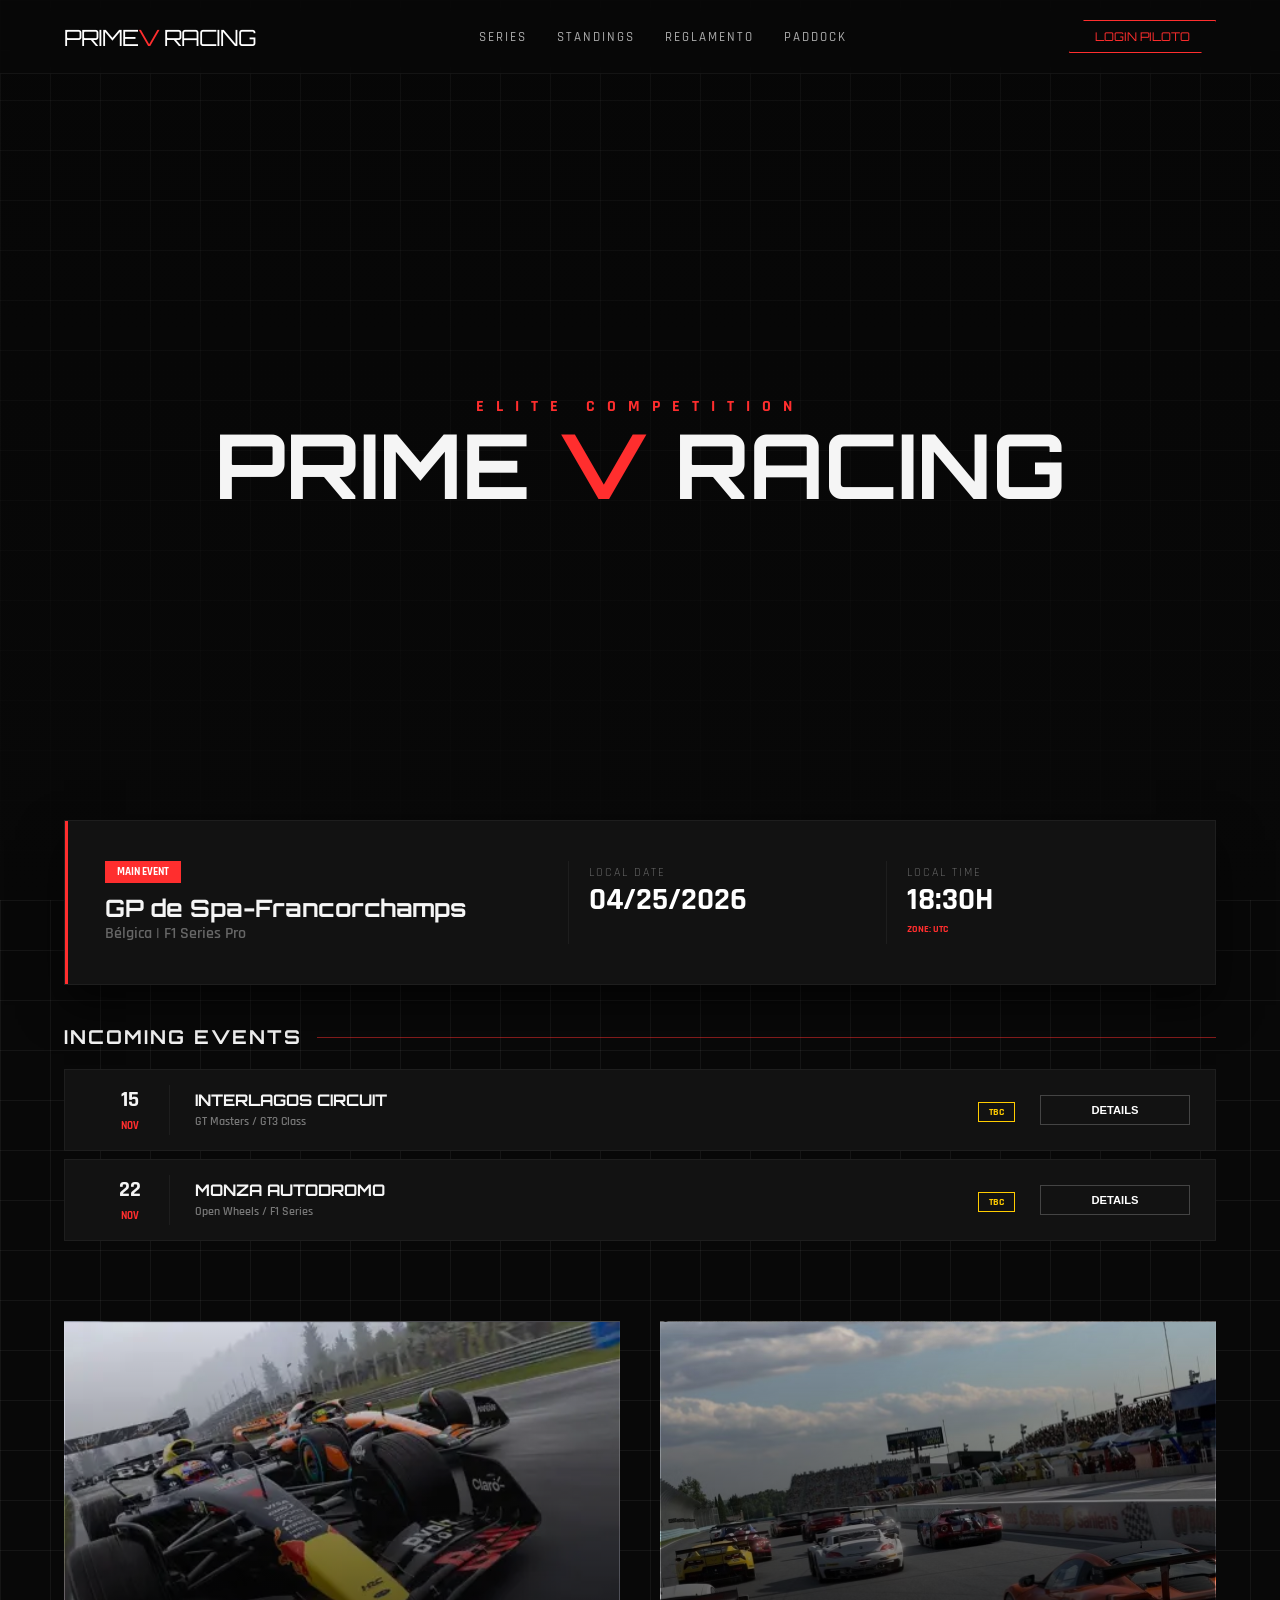
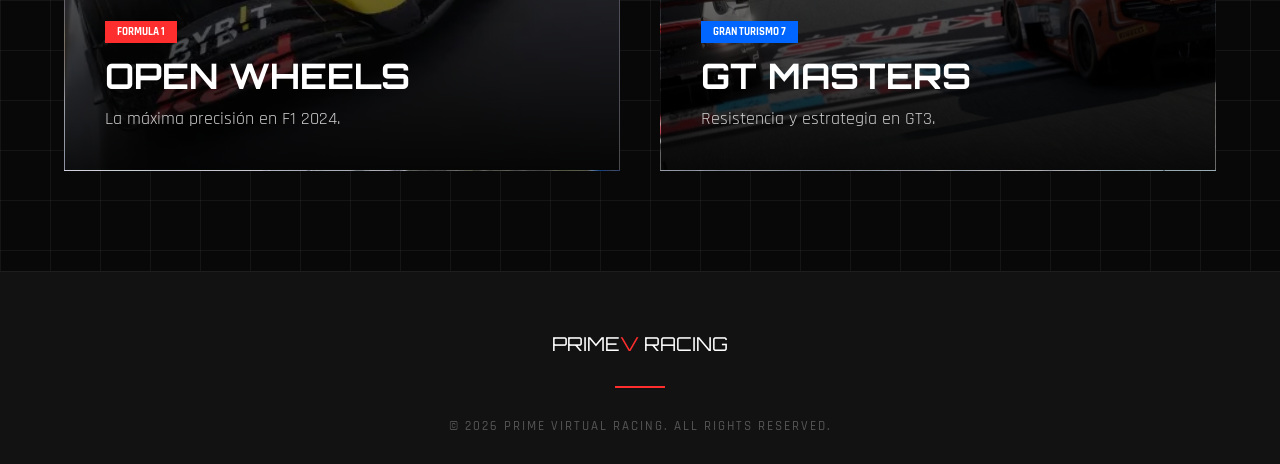
==== index.html @ 45e282f4 "Add files via upload" ====
<!DOCTYPE html>
<html lang="es">
<head>
    <meta charset="UTF-8">
    <meta name="viewport" content="width=device-width, initial-scale=1.0">
    <title>Prime Virtual Racing | Elite Simracing League</title>
    
    <link href="https://fonts.googleapis.com/css2?family=Orbitron:wght@700;900&family=Rajdhani:wght@300;500;700&display=swap" rel="stylesheet">
    
    <style>
        :root {
            --prime-red: #ff2e2e;
            --gt-blue: #0066ff;
            --tbc-amber: #ffcc00;
            --carbon-black: #080808;
            --carbon-fibre: #121212;
            --data-white: #f5f5f5;
            --grid-line: rgba(255, 255, 255, 0.05);
            --font-race: 'Orbitron', sans-serif;
            --font-data: 'Rajdhani', sans-serif;
        }

        * { margin: 0; padding: 0; box-sizing: border-box; }

        body {
            background-color: var(--carbon-black);
            color: var(--data-white);
            font-family: var(--font-data);
            overflow-x: hidden;
            background-image: 
                linear-gradient(var(--grid-line) 1px, transparent 1px),
                linear-gradient(90deg, var(--grid-line) 1px, transparent 1px);
            background-size: 50px 50px;
        }

        /* --- NAVEGACIÓN --- */
        .navbar {
            display: flex;
            justify-content: space-between;
            align-items: center;
            padding: 20px 5%;
            background: rgba(8, 8, 8, 0.9);
            border-bottom: 1px solid var(--grid-line);
            backdrop-filter: blur(15px);
            position: fixed;
            width: 100%;
            top: 0;
            z-index: 1000;
        }

        .brand { font-family: var(--font-race); font-size: 1.4rem; letter-spacing: -1px; text-decoration: none; color: white; }
        .brand span { color: var(--prime-red); }

        .menu { display: flex; list-style: none; gap: 30px; }
        .menu a { text-decoration: none; color: #aaa; font-weight: 500; text-transform: uppercase; letter-spacing: 2px; font-size: 0.8rem; transition: 0.3s; }
        .menu a:hover { color: var(--prime-red); }

        .btn-join {
            font-family: var(--font-race);
            background: transparent;
            color: var(--prime-red);
            border: 1px solid var(--prime-red);
            padding: 8px 25px;
            font-size: 0.75rem;
            text-transform: uppercase;
            cursor: pointer;
            clip-path: polygon(10% 0, 100% 0, 90% 100%, 0 100%);
        }

        /* --- HERO --- */
        .hero {
            position: relative;
            height: 100vh;
            display: flex;
            flex-direction: column;
            justify-content: center;
            align-items: center;
            text-align: center;
        }

        .video-wrapper { position: absolute; top: 0; left: 0; width: 100%; height: 100%; z-index: -2; }
        .video-wrapper video { width: 100%; height: 100%; object-fit: cover; }
        .video-overlay { position: absolute; top: 0; left: 0; width: 100%; height: 100%; background: linear-gradient(to bottom, rgba(0,0,0,0.2) 0%, var(--carbon-black) 100%); z-index: -1; }

        .hero h1 { font-family: var(--font-race); font-size: 7vw; text-transform: uppercase; line-height: 0.85; position: relative; z-index: 10; }
        .hero h1 span { color: var(--prime-red); }

        /* --- DASHBOARD MAIN EVENT --- */
        .dashboard {
            width: 90%;
            max-width: 1200px;
            background: var(--carbon-fibre);
            border: 1px solid var(--grid-line);
            padding: 40px;
            display: grid;
            grid-template-columns: 1.5fr 1fr 1fr;
            gap: 30px;
            margin: -80px auto 40px;
            position: relative;
            z-index: 110;
            box-shadow: 0 20px 40px rgba(0,0,0,0.6);
        }

        .dashboard::before { content: ''; position: absolute; top: 0; left: 0; width: 3px; height: 100%; background: var(--prime-red); }

        .data-block { padding: 0 20px; border-left: 1px solid var(--grid-line); }
        .label { font-size: 0.75rem; text-transform: uppercase; color: #666; letter-spacing: 2px; }
        .value { font-size: 2rem; font-weight: 700; color: #fff; line-height: 1.1; }

        /* --- INCOMING EVENTS --- */
        .incoming-section {
            width: 90%;
            max-width: 1200px;
            margin: 40px auto;
            position: relative;
            z-index: 100;
        }

        .section-header {
            font-family: var(--font-race);
            font-size: 1.2rem;
            text-transform: uppercase;
            margin-bottom: 20px;
            display: flex;
            align-items: center;
            gap: 15px;
            letter-spacing: 2px;
        }

        .section-header::after { content: ''; flex-grow: 1; height: 1px; background: var(--prime-red); opacity: 0.5; }

        .event-row {
            display: grid;
            grid-template-columns: 80px 1fr 1fr 150px;
            align-items: center;
            padding: 15px 25px;
            background: var(--carbon-fibre);
            border: 1px solid var(--grid-line);
            margin-bottom: 8px;
            transition: 0.3s;
        }

        .event-row:hover { border-color: var(--prime-red); transform: translateX(5px); background: #1a1a1a; }

        .date-box { text-align: center; border-right: 1px solid var(--grid-line); }
        .date-box .day { display: block; font-size: 1.4rem; font-weight: 900; color: var(--data-white); }
        .date-box .month { font-size: 0.7rem; text-transform: uppercase; color: var(--prime-red); font-weight: 700; }

        .event-info { padding-left: 25px; }
        .event-info h4 { font-family: var(--font-race); font-size: 1rem; text-transform: uppercase; }
        .event-info span { font-size: 0.75rem; color: #777; font-weight: 600; }

        .status-box { text-align: right; padding-right: 25px; }
        .status-tag { font-size: 0.65rem; padding: 2px 10px; border: 1px solid #444; color: #888; font-weight: 700; }
        .status-tag.tbc { border-color: var(--tbc-amber); color: var(--tbc-amber); }

        .btn-details {
            background: transparent;
            border: 1px solid #444;
            color: white;
            padding: 8px;
            font-size: 0.7rem;
            font-weight: 700;
            text-transform: uppercase;
            cursor: pointer;
            transition: 0.3s;
        }
        .btn-details:hover { background: var(--prime-red); border-color: var(--prime-red); }

        /* --- CARDS CATEGORÍAS --- */
        .series { padding: 40px 5% 100px; }
        .series-grid { display: grid; grid-template-columns: 1fr 1fr; gap: 40px; }
        
        .series-card {
            height: 450px;
            background-size: cover;
            background-position: center;
            border: 1px solid var(--grid-line);
            display: flex;
            flex-direction: column;
            justify-content: flex-end;
            padding: 40px;
            position: relative;
            text-decoration: none;
            overflow: hidden;
            transition: 0.4s;
        }

        /* Capa oscura para legibilidad */
        .series-card::before {
            content: '';
            position: absolute;
            top: 0; left: 0; width: 100%; height: 100%;
            background: linear-gradient(to top, rgba(0,0,0,0.9) 0%, transparent 100%);
            z-index: 1;
        }

        .series-card:hover { transform: translateY(-10px); border-color: var(--prime-red); }
        .series-card h3 { font-family: var(--font-race); font-size: 2.2rem; color: #fff; text-transform: uppercase; z-index: 2; position: relative; }
        .series-card p { color: #ccc; z-index: 2; margin-top: 10px; font-size: 1.1rem; position: relative; }
        .badge { background: var(--prime-red); color: white; padding: 4px 12px; font-weight: 700; font-size: 0.7rem; text-transform: uppercase; margin-bottom: 10px; z-index: 2; position: relative; width: fit-content; }

        /* --- FOOTER --- */
        .main-footer {
            background: var(--carbon-fibre);
            border-top: 1px solid var(--grid-line);
            padding: 60px 5% 30px;
            text-align: center;
        }

        .footer-content {
            max-width: 1200px;
            margin: 0 auto;
            display: flex;
            flex-direction: column;
            align-items: center;
            gap: 20px;
        }

        .footer-logo {
            font-family: var(--font-race);
            font-size: 1.2rem;
            color: #fff;
            text-decoration: none;
        }
        .footer-logo span { color: var(--prime-red); }

        .copyright {
            font-size: 0.8rem;
            color: #555;
            text-transform: uppercase;
            letter-spacing: 2px;
            font-weight: 500;
        }

        .footer-line {
            width: 50px;
            height: 2px;
            background: var(--prime-red);
            margin: 10px 0;
        }

       




        @media (max-width: 900px) {
            .dashboard, .event-row { grid-template-columns: 1fr; text-align: center; }
            .date-box, .event-info, .status-box { border: none; padding: 10px 0; }
            .dashboard { margin-top: 20px; }
            .series-grid { grid-template-columns: 1fr; }
        }
    </style>
</head>
<body>

    <nav class="navbar">
        <a href="#" class="brand">PRIME<span>V</span> RACING</a>
        <ul class="menu">
            <li><a href="#">Series</a></li>
            <li><a href="#">Standings</a></li>
            <li><a href="#">Reglamento</a></li>
            <li><a href="#">Paddock</a></li>
        </ul>
        <button class="btn-join">Login Piloto</button>
    </nav>

    <header class="hero">
        <div class="video-wrapper">
            <video autoplay muted loop playsinline><source src="img/motorsport.mkv" type="video/mp4"></video>
        </div>
        <div class="video-overlay"></div>
        <p style="letter-spacing: 12px; color: var(--prime-red); font-weight: 700; margin-bottom: 10px; z-index: 10; text-transform: uppercase;">Elite Competition</p>
        <h1>PRIME <span>V</span> RACING</h1>
    </header>

    <section class="dashboard">
        <div class="race-title">
            <div class="badge">Main Event</div>
            <h2 style="font-family: var(--font-race); margin-top: 10px;">GP de Spa-Francorchamps</h2>
            <p style="color: #666; font-weight: 600;">Bélgica | F1 Series Pro</p>
        </div>
        <div class="data-block">
            <span class="label">Local Date</span>
            <div class="value" id="local-date">--/--</div>
        </div>
        <div class="data-block">
            <span class="label">Local Time</span>
            <div class="value" id="local-time">--:--</div>
            <span id="user-timezone" style="font-size: 0.65rem; color: var(--prime-red); font-weight: 700; margin-top: 5px; display: block;">DETECTING...</span>
        </div>
    </section>

    <section class="incoming-section">
        <h3 class="section-header">Incoming Events</h3>
        
        <div class="event-row">
            <div class="date-box">
                <span class="day">15</span>
                <span class="month">Nov</span>
            </div>
            <div class="event-info">
                <h4>Interlagos Circuit</h4>
                <span>GT Masters / GT3 Class</span>
            </div>
            <div class="status-box">
                <span class="status-tag tbc">TBC</span>
            </div>
            <button class="btn-details">Details</button>
        </div>

        <div class="event-row">
            <div class="date-box">
                <span class="day">22</span>
                <span class="month">Nov</span>
            </div>
            <div class="event-info">
                <h4>Monza Autodromo</h4>
                <span>Open Wheels / F1 Series</span>
            </div>
            <div class="status-box">
                <span class="status-tag tbc">TBC</span>
            </div>
            <button class="btn-details">Details</button>
        </div>
    </section>

    <section class="series">
        <div class="series-grid">
            
            <a href="#" class="series-card" style="background-image: url('img/f1.webp');">
                <div class="badge">Formula 1</div>
                <h3>Open Wheels</h3>
                <p>La máxima precisión en F1 2024.</p>
            </a>

            <a href="#" class="series-card" style="background-image: url('img/gt7.avif');">
                <div class="badge" style="background: var(--gt-blue);">Gran Turismo 7</div>
                <h3>GT Masters</h3>
                <p>Resistencia y estrategia en GT3.</p>
            </a>

        </div>
    </section>
<footer class="main-footer">
        <div class="footer-content">
            <a href="#" class="footer-logo">PRIME<span>V</span> RACING</a>
            <div class="footer-line"></div>
            <p class="copyright">&copy; 2026 Prime Virtual Racing. All rights reserved.</p>
        </div>
    </footer>


    <script>
        function updateTime() {
            const raceDate = new Date('2026-04-25T18:30:00Z');
            const timeOpts = { hour: '2-digit', minute: '2-digit', hour12: false };
            const dateOpts = { day: '2-digit', month: '2-digit', year: 'numeric' };
            const zone = Intl.DateTimeFormat().resolvedOptions().timeZone;
            
            document.getElementById('local-time').innerText = raceDate.toLocaleTimeString([], timeOpts) + 'H';
            document.getElementById('local-date').innerText = raceDate.toLocaleDateString([], dateOpts);
            document.getElementById('user-timezone').innerText = 'ZONE: ' + zone.toUpperCase().replace('_', ' ');
        }
        window.onload = updateTime;
    </script>

</body>
</html>
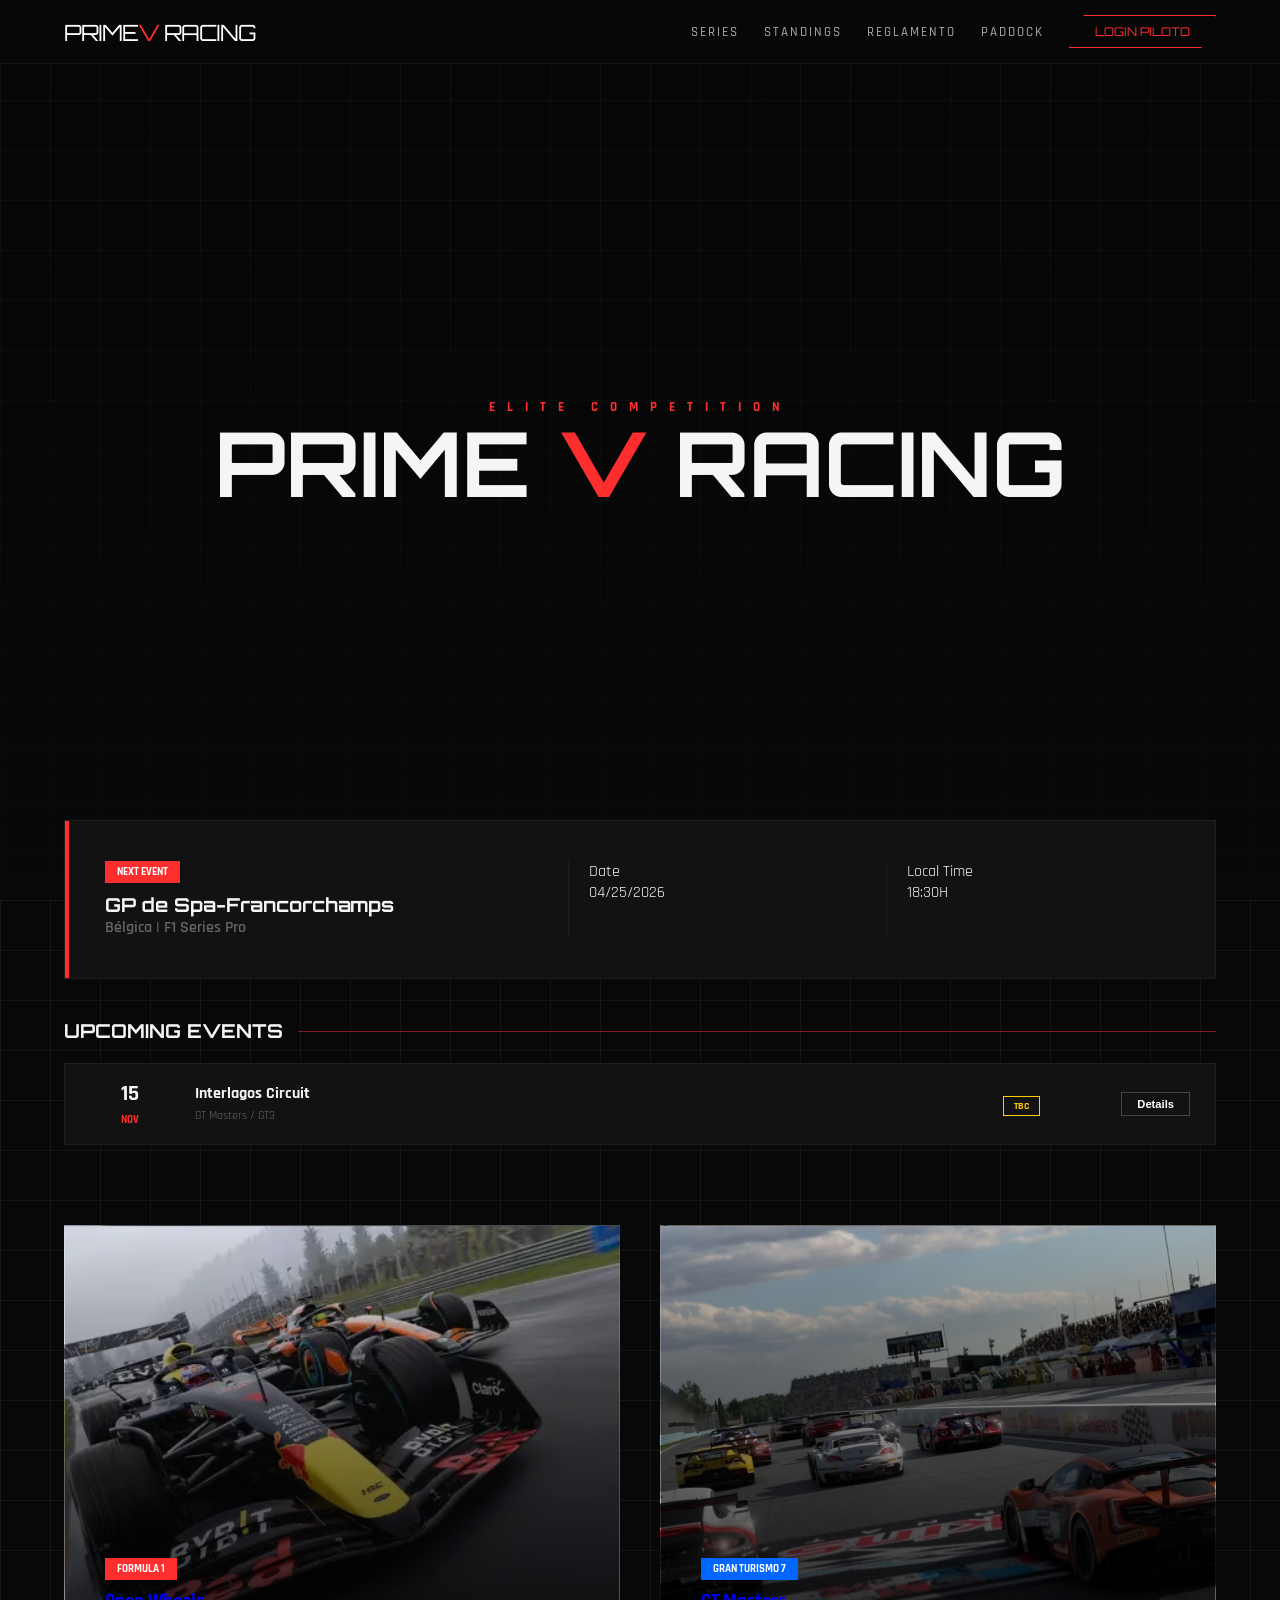
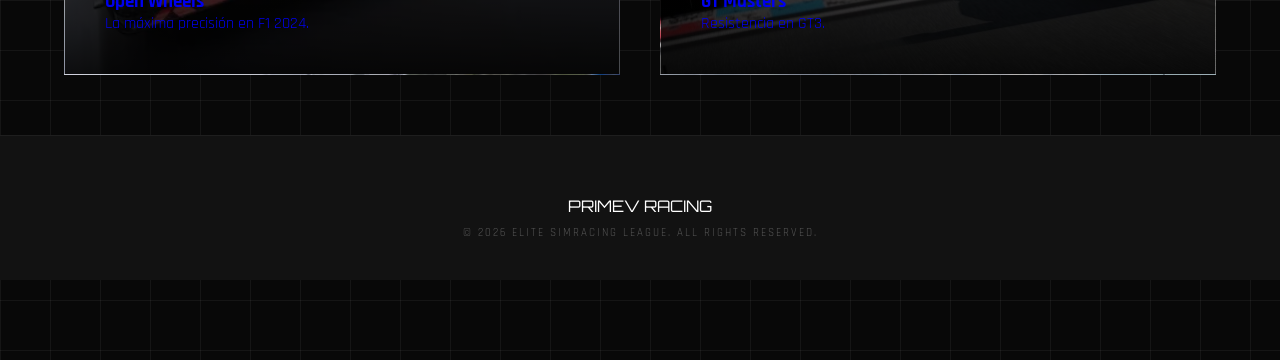
==== commit 15230a33: "Add files via upload" ====
--- a/index.html
+++ b/index.html
@@ -31,15 +31,16 @@
                 linear-gradient(var(--grid-line) 1px, transparent 1px),
                 linear-gradient(90deg, var(--grid-line) 1px, transparent 1px);
             background-size: 50px 50px;
-        }
-
-        /* --- NAVEGACIÓN --- */
+            padding-bottom: 80px; /* Espacio para que el footer no choque con la nav móvil */
+        }
+
+        /* --- NAVEGACIÓN PC --- */
         .navbar {
             display: flex;
             justify-content: space-between;
             align-items: center;
-            padding: 20px 5%;
-            background: rgba(8, 8, 8, 0.9);
+            padding: 15px 5%;
+            background: rgba(8, 8, 8, 0.95);
             border-bottom: 1px solid var(--grid-line);
             backdrop-filter: blur(15px);
             position: fixed;
@@ -51,7 +52,7 @@
         .brand { font-family: var(--font-race); font-size: 1.4rem; letter-spacing: -1px; text-decoration: none; color: white; }
         .brand span { color: var(--prime-red); }
 
-        .menu { display: flex; list-style: none; gap: 30px; }
+        .menu { display: flex; list-style: none; gap: 25px; align-items: center; }
         .menu a { text-decoration: none; color: #aaa; font-weight: 500; text-transform: uppercase; letter-spacing: 2px; font-size: 0.8rem; transition: 0.3s; }
         .menu a:hover { color: var(--prime-red); }
 
@@ -65,7 +66,41 @@
             text-transform: uppercase;
             cursor: pointer;
             clip-path: polygon(10% 0, 100% 0, 90% 100%, 0 100%);
-        }
+            transition: 0.3s;
+        }
+        .btn-join:hover { background: var(--prime-red); color: white; }
+
+        /* --- NAVEGACIÓN MÓVIL (Bottom Bar) --- */
+        .mobile-nav {
+            display: none;
+            position: fixed;
+            bottom: 0;
+            width: 100%;
+            background: rgba(12, 12, 12, 0.98);
+            border-top: 1px solid var(--grid-line);
+            backdrop-filter: blur(15px);
+            z-index: 2000;
+            justify-content: space-around;
+            padding: 10px 0;
+            box-shadow: 0 -10px 30px rgba(0,0,0,0.5);
+        }
+
+        .mobile-nav a {
+            color: #fff;
+            text-decoration: none;
+            font-size: 0.6rem;
+            text-transform: uppercase;
+            font-weight: 700;
+            font-family: var(--font-race);
+            display: flex;
+            flex-direction: column;
+            align-items: center;
+            gap: 5px;
+            opacity: 0.7;
+        }
+        
+        .mobile-nav a.active-btn { opacity: 1; color: var(--prime-red); }
+        .mobile-nav i { font-size: 1.2rem; margin-bottom: 2px; }
 
         /* --- HERO --- */
         .hero {
@@ -76,16 +111,17 @@
             justify-content: center;
             align-items: center;
             text-align: center;
+            padding: 0 20px;
         }
 
         .video-wrapper { position: absolute; top: 0; left: 0; width: 100%; height: 100%; z-index: -2; }
         .video-wrapper video { width: 100%; height: 100%; object-fit: cover; }
         .video-overlay { position: absolute; top: 0; left: 0; width: 100%; height: 100%; background: linear-gradient(to bottom, rgba(0,0,0,0.2) 0%, var(--carbon-black) 100%); z-index: -1; }
 
-        .hero h1 { font-family: var(--font-race); font-size: 7vw; text-transform: uppercase; line-height: 0.85; position: relative; z-index: 10; }
+        .hero h1 { font-family: var(--font-race); font-size: clamp(2.5rem, 7vw, 7vw); text-transform: uppercase; line-height: 0.85; position: relative; z-index: 10; }
         .hero h1 span { color: var(--prime-red); }
 
-        /* --- DASHBOARD MAIN EVENT --- */
+        /* --- DASHBOARD --- */
         .dashboard {
             width: 90%;
             max-width: 1200px;
@@ -98,35 +134,12 @@
             margin: -80px auto 40px;
             position: relative;
             z-index: 110;
-            box-shadow: 0 20px 40px rgba(0,0,0,0.6);
-        }
-
-        .dashboard::before { content: ''; position: absolute; top: 0; left: 0; width: 3px; height: 100%; background: var(--prime-red); }
-
-        .data-block { padding: 0 20px; border-left: 1px solid var(--grid-line); }
-        .label { font-size: 0.75rem; text-transform: uppercase; color: #666; letter-spacing: 2px; }
-        .value { font-size: 2rem; font-weight: 700; color: #fff; line-height: 1.1; }
-
-        /* --- INCOMING EVENTS --- */
-        .incoming-section {
-            width: 90%;
-            max-width: 1200px;
-            margin: 40px auto;
-            position: relative;
-            z-index: 100;
-        }
-
-        .section-header {
-            font-family: var(--font-race);
-            font-size: 1.2rem;
-            text-transform: uppercase;
-            margin-bottom: 20px;
-            display: flex;
-            align-items: center;
-            gap: 15px;
-            letter-spacing: 2px;
-        }
-
+        }
+        .dashboard::before { content: ''; position: absolute; top: 0; left: 0; width: 4px; height: 100%; background: var(--prime-red); }
+
+        /* --- EVENTS --- */
+        .incoming-section { width: 90%; max-width: 1200px; margin: 40px auto; position: relative; z-index: 100; }
+        .section-header { font-family: var(--font-race); font-size: 1.2rem; text-transform: uppercase; margin-bottom: 20px; display: flex; align-items: center; gap: 15px; }
         .section-header::after { content: ''; flex-grow: 1; height: 1px; background: var(--prime-red); opacity: 0.5; }
 
         .event-row {
@@ -137,119 +150,31 @@
             background: var(--carbon-fibre);
             border: 1px solid var(--grid-line);
             margin-bottom: 8px;
-            transition: 0.3s;
-        }
-
-        .event-row:hover { border-color: var(--prime-red); transform: translateX(5px); background: #1a1a1a; }
-
-        .date-box { text-align: center; border-right: 1px solid var(--grid-line); }
-        .date-box .day { display: block; font-size: 1.4rem; font-weight: 900; color: var(--data-white); }
-        .date-box .month { font-size: 0.7rem; text-transform: uppercase; color: var(--prime-red); font-weight: 700; }
-
-        .event-info { padding-left: 25px; }
-        .event-info h4 { font-family: var(--font-race); font-size: 1rem; text-transform: uppercase; }
-        .event-info span { font-size: 0.75rem; color: #777; font-weight: 600; }
-
-        .status-box { text-align: right; padding-right: 25px; }
-        .status-tag { font-size: 0.65rem; padding: 2px 10px; border: 1px solid #444; color: #888; font-weight: 700; }
-        .status-tag.tbc { border-color: var(--tbc-amber); color: var(--tbc-amber); }
-
-        .btn-details {
-            background: transparent;
-            border: 1px solid #444;
-            color: white;
-            padding: 8px;
-            font-size: 0.7rem;
-            font-weight: 700;
-            text-transform: uppercase;
-            cursor: pointer;
-            transition: 0.3s;
-        }
-        .btn-details:hover { background: var(--prime-red); border-color: var(--prime-red); }
-
-        /* --- CARDS CATEGORÍAS --- */
-        .series { padding: 40px 5% 100px; }
-        .series-grid { display: grid; grid-template-columns: 1fr 1fr; gap: 40px; }
-        
-        .series-card {
-            height: 450px;
-            background-size: cover;
-            background-position: center;
-            border: 1px solid var(--grid-line);
-            display: flex;
-            flex-direction: column;
-            justify-content: flex-end;
-            padding: 40px;
-            position: relative;
-            text-decoration: none;
-            overflow: hidden;
-            transition: 0.4s;
-        }
-
-        /* Capa oscura para legibilidad */
-        .series-card::before {
-            content: '';
-            position: absolute;
-            top: 0; left: 0; width: 100%; height: 100%;
-            background: linear-gradient(to top, rgba(0,0,0,0.9) 0%, transparent 100%);
-            z-index: 1;
-        }
-
-        .series-card:hover { transform: translateY(-10px); border-color: var(--prime-red); }
-        .series-card h3 { font-family: var(--font-race); font-size: 2.2rem; color: #fff; text-transform: uppercase; z-index: 2; position: relative; }
-        .series-card p { color: #ccc; z-index: 2; margin-top: 10px; font-size: 1.1rem; position: relative; }
-        .badge { background: var(--prime-red); color: white; padding: 4px 12px; font-weight: 700; font-size: 0.7rem; text-transform: uppercase; margin-bottom: 10px; z-index: 2; position: relative; width: fit-content; }
+        }
+
+        /* --- SERIES CARDS --- */
+        .series { padding: 40px 5% 60px; }
+        .series-grid { display: grid; grid-template-columns: repeat(auto-fit, minmax(300px, 1fr)); gap: 40px; }
+        .series-card { height: 450px; background-size: cover; background-position: center; border: 1px solid var(--grid-line); display: flex; flex-direction: column; justify-content: flex-end; padding: 40px; position: relative; text-decoration: none; overflow: hidden; }
+        .series-card::before { content: ''; position: absolute; top: 0; left: 0; width: 100%; height: 100%; background: linear-gradient(to top, rgba(0,0,0,0.9) 0%, transparent 100%); z-index: 1; }
+        .series-card h3, .series-card p, .badge { position: relative; z-index: 2; }
+        .badge { background: var(--prime-red); color: white; padding: 4px 12px; font-weight: 700; font-size: 0.7rem; text-transform: uppercase; margin-bottom: 10px; width: fit-content; }
 
         /* --- FOOTER --- */
-        .main-footer {
-            background: var(--carbon-fibre);
-            border-top: 1px solid var(--grid-line);
-            padding: 60px 5% 30px;
-            text-align: center;
-        }
-
-        .footer-content {
-            max-width: 1200px;
-            margin: 0 auto;
-            display: flex;
-            flex-direction: column;
-            align-items: center;
-            gap: 20px;
-        }
-
-        .footer-logo {
-            font-family: var(--font-race);
-            font-size: 1.2rem;
-            color: #fff;
-            text-decoration: none;
-        }
-        .footer-logo span { color: var(--prime-red); }
-
-        .copyright {
-            font-size: 0.8rem;
-            color: #555;
-            text-transform: uppercase;
-            letter-spacing: 2px;
-            font-weight: 500;
-        }
-
-        .footer-line {
-            width: 50px;
-            height: 2px;
-            background: var(--prime-red);
-            margin: 10px 0;
-        }
-
-       
-
-
-
-
+        .main-footer { background: var(--carbon-fibre); border-top: 1px solid var(--grid-line); padding: 60px 5% 40px; text-align: center; }
+
+        /* --- MEDIA QUERIES --- */
         @media (max-width: 900px) {
-            .dashboard, .event-row { grid-template-columns: 1fr; text-align: center; }
-            .date-box, .event-info, .status-box { border: none; padding: 10px 0; }
-            .dashboard { margin-top: 20px; }
-            .series-grid { grid-template-columns: 1fr; }
+            .navbar .menu, .navbar .btn-join { display: none; } /* Ocultar menú y botón superior */
+            .mobile-nav { display: flex; } /* Mostrar barra inferior */
+            
+            .dashboard { grid-template-columns: 1fr; margin-top: 20px; padding: 30px 20px; }
+            .data-block { border-left: none; border-top: 1px solid var(--grid-line); padding: 15px 0; }
+            
+            .event-row { grid-template-columns: 70px 1fr; padding: 15px; }
+            .status-box, .btn-details-col { grid-column: 1 / span 2; margin-top: 10px; }
+            
+            .hero h1 { font-size: 3.2rem; }
         }
     </style>
 </head>
@@ -262,8 +187,16 @@
             <li><a href="#">Standings</a></li>
             <li><a href="#">Reglamento</a></li>
             <li><a href="#">Paddock</a></li>
+            <li><button class="btn-join">Login Piloto</button></li>
         </ul>
-        <button class="btn-join">Login Piloto</button>
+    </nav>
+
+    <nav class="mobile-nav">
+        <a href="#">Series</a>
+        <a href="#">Stats</a>
+        <a href="#" class="active-btn" style="color: var(--prime-red); border: 1px solid var(--prime-red); padding: 5px 10px; clip-path: polygon(10% 0, 100% 0, 90% 100%, 0 100%);">LOGIN</a>
+        <a href="#">Reglas</a>
+        <a href="#">Paddock</a>
     </nav>
 
     <header class="hero">
@@ -271,97 +204,63 @@
             <video autoplay muted loop playsinline><source src="img/motorsport.mkv" type="video/mp4"></video>
         </div>
         <div class="video-overlay"></div>
-        <p style="letter-spacing: 12px; color: var(--prime-red); font-weight: 700; margin-bottom: 10px; z-index: 10; text-transform: uppercase;">Elite Competition</p>
+        <p style="letter-spacing: 12px; color: var(--prime-red); font-weight: 700; margin-bottom: 10px; z-index: 10; text-transform: uppercase; font-size: 0.8rem;">Elite Competition</p>
         <h1>PRIME <span>V</span> RACING</h1>
     </header>
 
     <section class="dashboard">
         <div class="race-title">
-            <div class="badge">Main Event</div>
-            <h2 style="font-family: var(--font-race); margin-top: 10px;">GP de Spa-Francorchamps</h2>
+            <div class="badge">Next Event</div>
+            <h2 style="font-family: var(--font-race); margin-top: 10px; font-size: 1.2rem;">GP de Spa-Francorchamps</h2>
             <p style="color: #666; font-weight: 600;">Bélgica | F1 Series Pro</p>
         </div>
-        <div class="data-block">
-            <span class="label">Local Date</span>
+        <div class="data-block" style="border-left: 1px solid var(--grid-line); padding-left: 20px;">
+            <span class="label">Date</span>
             <div class="value" id="local-date">--/--</div>
         </div>
-        <div class="data-block">
+        <div class="data-block" style="border-left: 1px solid var(--grid-line); padding-left: 20px;">
             <span class="label">Local Time</span>
             <div class="value" id="local-time">--:--</div>
-            <span id="user-timezone" style="font-size: 0.65rem; color: var(--prime-red); font-weight: 700; margin-top: 5px; display: block;">DETECTING...</span>
         </div>
     </section>
 
     <section class="incoming-section">
-        <h3 class="section-header">Incoming Events</h3>
-        
+        <h3 class="section-header">Upcoming Events</h3>
         <div class="event-row">
-            <div class="date-box">
-                <span class="day">15</span>
-                <span class="month">Nov</span>
-            </div>
-            <div class="event-info">
-                <h4>Interlagos Circuit</h4>
-                <span>GT Masters / GT3 Class</span>
-            </div>
-            <div class="status-box">
-                <span class="status-tag tbc">TBC</span>
-            </div>
-            <button class="btn-details">Details</button>
-        </div>
-
-        <div class="event-row">
-            <div class="date-box">
-                <span class="day">22</span>
-                <span class="month">Nov</span>
-            </div>
-            <div class="event-info">
-                <h4>Monza Autodromo</h4>
-                <span>Open Wheels / F1 Series</span>
-            </div>
-            <div class="status-box">
-                <span class="status-tag tbc">TBC</span>
-            </div>
-            <button class="btn-details">Details</button>
+            <div style="text-align:center;"><span style="display:block; font-size:1.4rem; font-weight:900;">15</span><span style="color:var(--prime-red); font-weight:700; font-size:0.7rem; text-transform:uppercase;">Nov</span></div>
+            <div style="padding-left:25px;"><h4>Interlagos Circuit</h4><span style="font-size:0.75rem; color:#666;">GT Masters / GT3</span></div>
+            <div style="text-align:right;"><span style="font-size:0.65rem; padding:2px 10px; border:1px solid var(--tbc-amber); color:var(--tbc-amber); font-weight:700;">TBC</span></div>
+            <div style="text-align:right;"><button style="background:transparent; border:1px solid #444; color:white; padding:5px 15px; font-size:0.7rem; font-weight:700; cursor:pointer;">Details</button></div>
         </div>
     </section>
 
     <section class="series">
         <div class="series-grid">
-            
             <a href="#" class="series-card" style="background-image: url('img/f1.webp');">
                 <div class="badge">Formula 1</div>
                 <h3>Open Wheels</h3>
                 <p>La máxima precisión en F1 2024.</p>
             </a>
-
             <a href="#" class="series-card" style="background-image: url('img/gt7.avif');">
                 <div class="badge" style="background: var(--gt-blue);">Gran Turismo 7</div>
                 <h3>GT Masters</h3>
-                <p>Resistencia y estrategia en GT3.</p>
+                <p>Resistencia en GT3.</p>
             </a>
-
         </div>
     </section>
-<footer class="main-footer">
-        <div class="footer-content">
-            <a href="#" class="footer-logo">PRIME<span>V</span> RACING</a>
-            <div class="footer-line"></div>
-            <p class="copyright">&copy; 2026 Prime Virtual Racing. All rights reserved.</p>
-        </div>
+
+    <footer class="main-footer">
+        <p style="font-family: var(--font-race); color: white; margin-bottom: 10px;">PRIME<span>V</span> RACING</p>
+        <p style="font-size:0.7rem; color:#555; letter-spacing:2px;">&copy; 2026 ELITE SIMRACING LEAGUE. ALL RIGHTS RESERVED.</p>
     </footer>
-
 
     <script>
         function updateTime() {
             const raceDate = new Date('2026-04-25T18:30:00Z');
             const timeOpts = { hour: '2-digit', minute: '2-digit', hour12: false };
             const dateOpts = { day: '2-digit', month: '2-digit', year: 'numeric' };
-            const zone = Intl.DateTimeFormat().resolvedOptions().timeZone;
-            
             document.getElementById('local-time').innerText = raceDate.toLocaleTimeString([], timeOpts) + 'H';
             document.getElementById('local-date').innerText = raceDate.toLocaleDateString([], dateOpts);
-            document.getElementById('user-timezone').innerText = 'ZONE: ' + zone.toUpperCase().replace('_', ' ');
         }
         window.onload = updateTime;
     </script>
